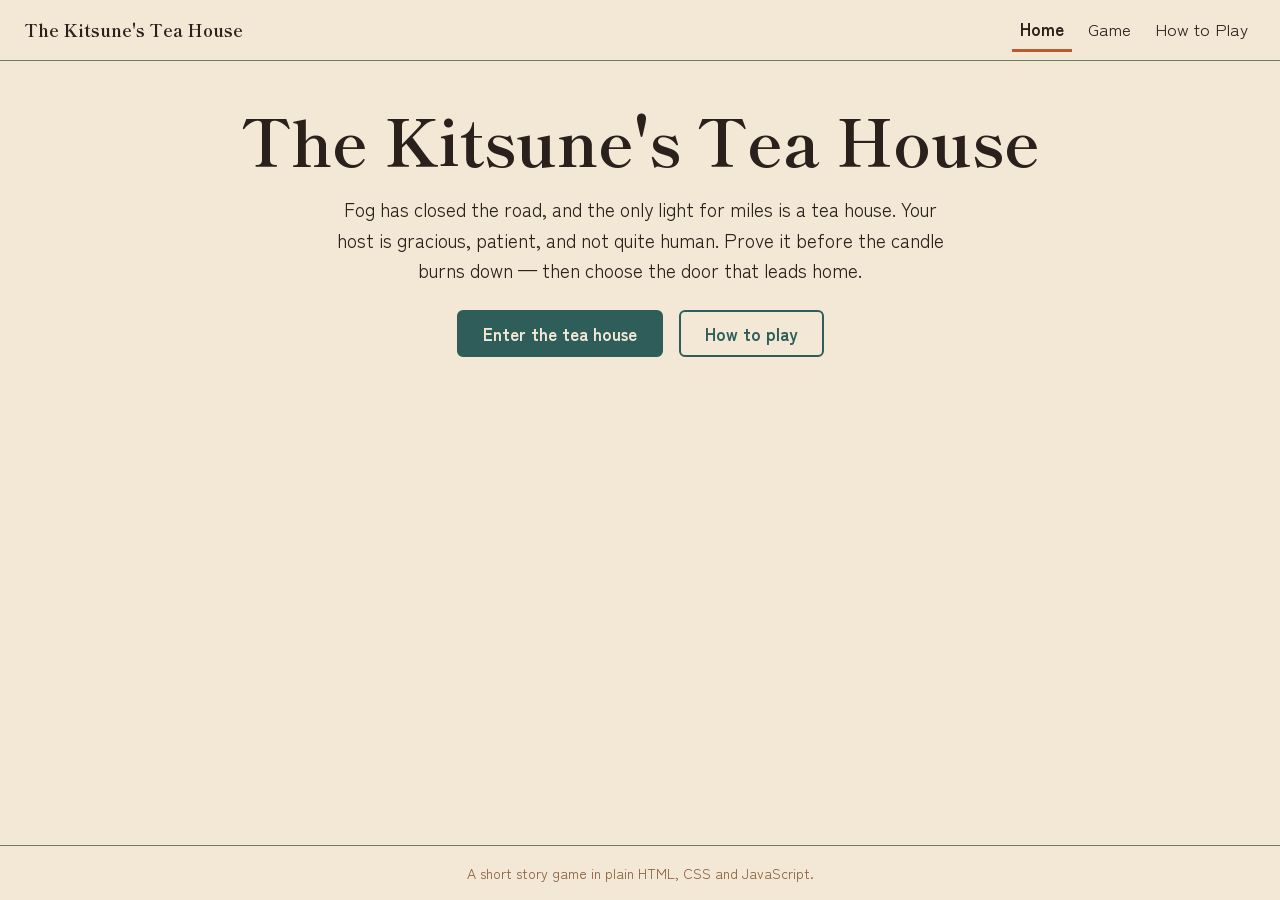
==== index.html @ ace7fbb0 "Scaffold the three pages and write the design doc Set up the plain HTML/CSS/JS structure: Home, Game" ====
<!DOCTYPE html>
<html lang="en">
<head>
  <meta charset="UTF-8">
  <meta name="viewport" content="width=device-width, initial-scale=1">
  <title>The Kitsune's Tea House</title>
  <meta name="description" content="A short mystery game: prove your host isn't human before the candle burns down.">
  <link rel="preconnect" href="https://fonts.googleapis.com">
  <link rel="preconnect" href="https://fonts.gstatic.com" crossorigin>
  <link rel="stylesheet" href="https://fonts.googleapis.com/css2?family=Shippori+Mincho:wght@500;700&family=Zen+Kaku+Gothic+New:wght@400;700&display=swap">
  <link rel="stylesheet" href="css/style.css">
</head>
<body>
  <a class="skip-link" href="#main">Skip to content</a>

  <header class="site-header">
    <p class="site-title">The Kitsune's Tea House</p>
    <nav aria-label="Main">
      <ul class="nav">
        <li><a href="index.html" aria-current="page">Home</a></li>
        <li><a href="game.html">Game</a></li>
        <li><a href="how-to.html">How to Play</a></li>
      </ul>
    </nav>
  </header>

  <main id="main" class="page page--home">
    <h1 class="title">The Kitsune's Tea House</h1>
    <p class="pitch">
      Fog has closed the road, and the only light for miles is a tea house.
      Your host is gracious, patient, and not quite human. Prove it before the
      candle burns down — then choose the door that leads home.
    </p>
    <div class="actions">
      <a class="btn" href="game.html">Enter the tea house</a>
      <a class="btn btn--quiet" href="how-to.html">How to play</a>
    </div>
  </main>

  <footer class="site-footer">
    <p>A short story game in plain HTML, CSS and JavaScript.</p>
  </footer>
</body>
</html>
---- css/style.css ----
/* ==========================================================
   The Kitsune's Tea House — styles shared by all three pages
   ========================================================== */

/* ---------- 1. Design tokens ---------- */
/* Draft palette pulled from the reference sheets — see DESIGN.md */
:root {
  --washi: #f2e8d5;     /* paper wall: page background */
  --sumi: #2a211c;      /* ink: body text */
  --tea: #8b5e3c;       /* wood and tea: muted text */
  --sage: #6b7f5e;      /* leaves: borders, quiet UI (never text) */
  --lacquer: #2f5d5a;   /* lacquer tray: buttons, links */
  --persimmon: #c0582f; /* lamplight: focus ring, candle (never text) */

  --font-display: "Shippori Mincho", "Yu Mincho", Georgia, serif;
  --font-body: "Zen Kaku Gothic New", "Segoe UI", system-ui, sans-serif;

  --space-1: 0.5rem;
  --space-2: 1rem;
  --space-3: 1.5rem;
  --space-4: 2.5rem;

  --radius: 6px;
  --tap: 44px;          /* smallest comfortable touch target */
  --measure: 38rem;     /* longest comfortable line of text */
}

/* ---------- 2. Base ---------- */
*,
*::before,
*::after {
  box-sizing: border-box;
}

body {
  margin: 0;
  min-height: 100vh;
  display: flex;
  flex-direction: column;
  background: var(--washi);
  color: var(--sumi);
  font-family: var(--font-body);
  font-size: 1.0625rem;
  line-height: 1.6;
}

h1,
h2,
h3 {
  margin: 0 0 var(--space-2);
  font-family: var(--font-display);
  font-weight: 700;
  line-height: 1.2;
}

p {
  margin: 0 0 var(--space-2);
}

a {
  color: var(--lacquer);
}

img {
  display: block;
  max-width: 100%;
}

/* Visible focus for keyboard players — never remove this */
:focus-visible {
  outline: 3px solid var(--persimmon);
  outline-offset: 3px;
}

.skip-link {
  position: absolute;
  top: -3rem;
  left: var(--space-2);
  z-index: 10;
  padding: var(--space-1) var(--space-2);
  background: var(--sumi);
  color: var(--washi);
}

.skip-link:focus {
  top: var(--space-1);
}

/* ---------- 3. Header and nav (same on every page) ---------- */
.site-header {
  display: flex;
  flex-wrap: wrap;
  align-items: center;
  justify-content: space-between;
  gap: var(--space-1) var(--space-3);
  padding: var(--space-1) var(--space-3);
  border-bottom: 1px solid var(--sage);
}

.site-title {
  margin: 0;
  font-family: var(--font-display);
  font-weight: 700;
}

.nav {
  display: flex;
  flex-wrap: wrap;
  gap: var(--space-1);
  margin: 0;
  padding: 0;
  list-style: none;
}

.nav a {
  display: inline-flex;
  align-items: center;
  min-height: var(--tap);
  padding: 0 var(--space-1);
  border-bottom: 3px solid transparent;
  color: var(--sumi);
  text-decoration: none;
}

.nav a:hover {
  border-bottom-color: var(--sage);
}

/* Current page: bold + underline, not colour alone */
.nav a[aria-current="page"] {
  font-weight: 700;
  border-bottom-color: var(--persimmon);
}

/* ---------- 4. Page layout ---------- */
main {
  flex: 1;
  width: 100%;
  max-width: 60rem;
  margin: 0 auto;
  padding: var(--space-4) var(--space-3);
}

.site-footer {
  padding: var(--space-2) var(--space-3);
  border-top: 1px solid var(--sage);
  color: var(--tea);
  font-size: 0.875rem;
  text-align: center;
}

.site-footer p {
  margin: 0;
}

.actions {
  display: flex;
  flex-wrap: wrap;
  gap: var(--space-2);
  margin-top: var(--space-3);
}

/* ---------- 5. Buttons ---------- */
.btn {
  display: inline-flex;
  align-items: center;
  justify-content: center;
  min-height: var(--tap);
  padding: var(--space-1) var(--space-3);
  border: 2px solid var(--lacquer);
  border-radius: var(--radius);
  background: var(--lacquer);
  color: var(--washi);
  font: inherit;
  font-weight: 700;
  text-decoration: none;
  cursor: pointer;
}

.btn:hover {
  border-color: var(--sumi);
  background: var(--sumi);
}

.btn--quiet {
  background: transparent;
  color: var(--lacquer);
}

.btn--quiet:hover {
  border-color: var(--lacquer);
  background: var(--lacquer);
  color: var(--washi);
}

/* ---------- 6. Home ---------- */
.page--home {
  text-align: center;
}

.title {
  font-size: clamp(2.25rem, 7vw, 4rem);
}

.pitch {
  max-width: var(--measure);
  margin-inline: auto;
  font-size: 1.2rem;
}

.page--home .actions {
  justify-content: center;
}

/* ---------- 7. How to Play ---------- */
.page--prose {
  max-width: calc(var(--measure) + 2 * var(--space-3));
}

.page--prose h2 {
  margin-top: var(--space-4);
  font-size: 1.35rem;
}

kbd {
  padding: 0 0.3em;
  border: 1px solid var(--tea);
  border-radius: 4px;
  font-family: inherit;
  font-size: 0.9em;
}

/* ---------- 8. Game screen ---------- */
/* Phone: one column. Wider screens: clues move to a side column. */
.game {
  display: grid;
  gap: var(--space-3);
}

@media (min-width: 48rem) {
  .game {
    grid-template-columns: 1fr 15rem;
    align-items: start;
  }
}

/* Host illustration on the left, candle + suspicion beside it */
.stage__top {
  display: flex;
  flex-wrap: wrap;
  align-items: flex-end;
  gap: var(--space-3);
  margin-bottom: var(--space-3);
}

.host {
  flex: 1 1 16rem;
  display: grid;
  place-items: center;
  aspect-ratio: 4 / 3;
  margin: 0;
  border: 2px dashed var(--sage);
  border-radius: var(--radius);
  color: var(--tea);
}

.status {
  flex: 0 1 14rem;
}

.status__label {
  margin-bottom: var(--space-1);
  font-weight: 700;
}

.candle {
  display: flex;
  align-items: flex-end;
  gap: 0.4rem;
  height: 1.75rem;
  margin-bottom: var(--space-2);
}

.mark {
  width: 0.9rem;
  height: 1.75rem;
  border: 2px solid var(--tea);
  border-radius: 3px 3px 2px 2px;
}

/* Lit marks are full and filled; burnt ones are hollow stubs.
   The shape changes, so it reads without colour. */
.mark--lit {
  border-color: var(--persimmon);
  background: var(--persimmon);
}

.mark--burnt {
  height: 0.75rem;
}

.suspicion {
  font-family: var(--font-display);
  font-size: 1.1rem;
}

.scene-title {
  font-size: 1.5rem;
}

.scene-text {
  max-width: var(--measure);
}

.choices {
  display: grid;
  gap: var(--space-1);
  margin-top: var(--space-3);
}

@media (min-width: 36rem) {
  .choices {
    grid-template-columns: repeat(2, 1fr);
  }
}

.choices .btn {
  justify-content: flex-start;
  text-align: left;
}

.clues {
  padding: var(--space-2);
  border: 1px solid var(--sage);
  border-radius: var(--radius);
}

.clues h2 {
  font-size: 1.15rem;
}

.clues ul {
  margin: 0;
  padding: 0;
  list-style: none;
}

.clues li + li {
  margin-top: var(--space-1);
}

.clues__empty {
  color: var(--tea);
}
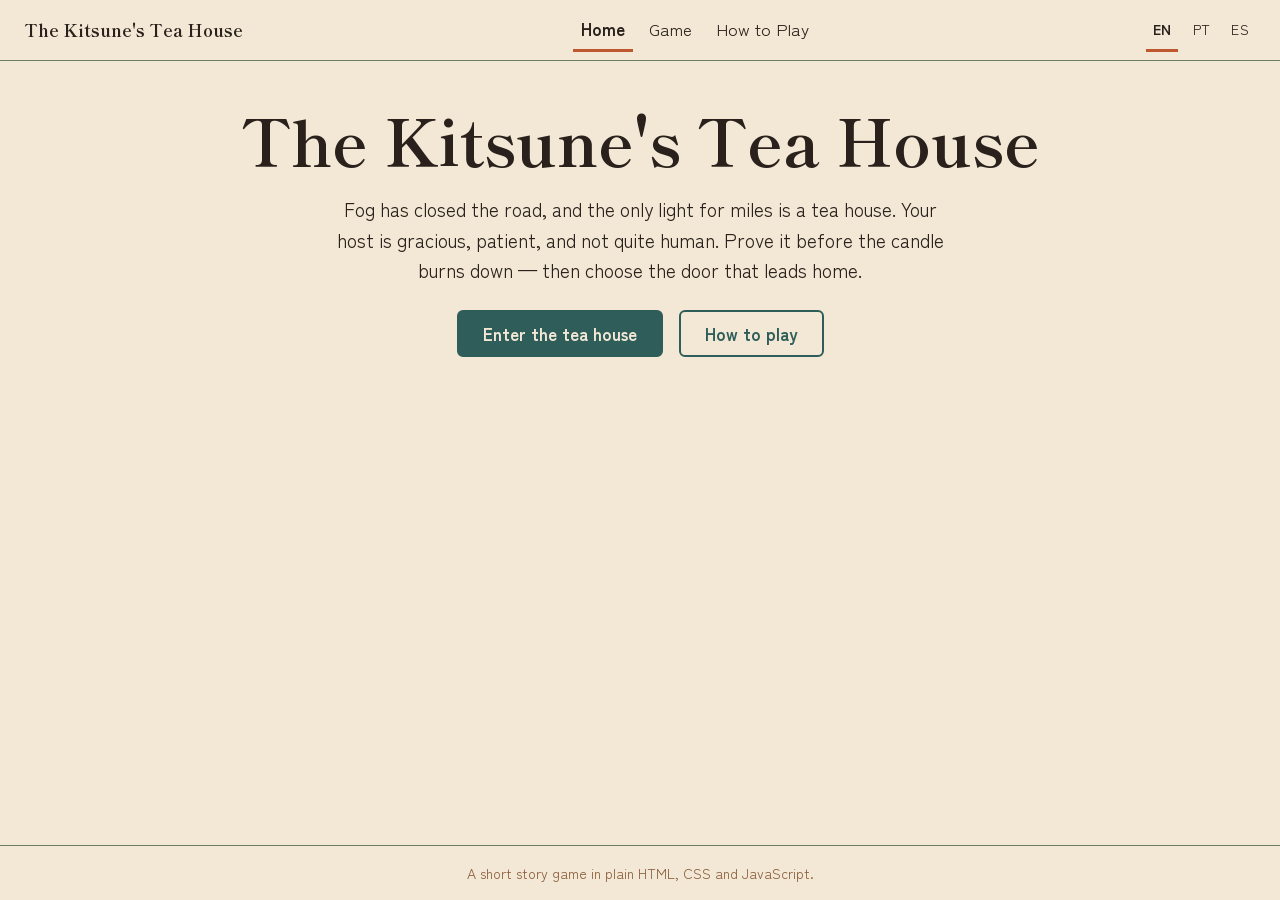
==== commit 89b3813b: "Add Portuguese and Spanish, with English as the standard version The text moves out of game.js into " ====
--- a/index.html
+++ b/index.html
@@ -4,41 +4,53 @@
   <meta charset="UTF-8">
   <meta name="viewport" content="width=device-width, initial-scale=1">
   <title>The Kitsune's Tea House</title>
+  <link rel="icon" href="img/favicon.svg" type="image/svg+xml">
   <meta name="description" content="A short mystery game: prove your host isn't human before the candle burns down.">
   <link rel="preconnect" href="https://fonts.googleapis.com">
   <link rel="preconnect" href="https://fonts.gstatic.com" crossorigin>
   <link rel="stylesheet" href="https://fonts.googleapis.com/css2?family=Shippori+Mincho:wght@500;700&family=Zen+Kaku+Gothic+New:wght@400;700&display=swap">
   <link rel="stylesheet" href="css/style.css">
+  <script src="js/text.js" defer></script>
+  <script src="js/i18n.js" defer></script>
 </head>
-<body>
-  <a class="skip-link" href="#main">Skip to content</a>
+<body data-page="home">
+  <a class="skip-link" href="#main" data-t="pages.skip">Skip to content</a>
 
   <header class="site-header">
-    <p class="site-title">The Kitsune's Tea House</p>
-    <nav aria-label="Main">
+    <p class="site-title" data-t="pages.siteTitle">The Kitsune's Tea House</p>
+
+    <nav data-t-label="pages.navMain" aria-label="Main">
       <ul class="nav">
-        <li><a href="index.html" aria-current="page">Home</a></li>
-        <li><a href="game.html">Game</a></li>
-        <li><a href="how-to.html">How to Play</a></li>
+        <li><a href="index.html" aria-current="page" data-t="pages.navHome">Home</a></li>
+        <li><a href="game.html" data-t="pages.navGame">Game</a></li>
+        <li><a href="how-to.html" data-t="pages.navHowTo">How to Play</a></li>
+      </ul>
+    </nav>
+
+    <nav data-t-label="pages.navLanguage" aria-label="Language">
+      <ul class="nav nav--lang">
+        <li><a href="?lang=en" data-lang="en" lang="en" hreflang="en" aria-label="English">EN</a></li>
+        <li><a href="?lang=pt" data-lang="pt" lang="pt" hreflang="pt" aria-label="Português">PT</a></li>
+        <li><a href="?lang=es" data-lang="es" lang="es" hreflang="es" aria-label="Español">ES</a></li>
       </ul>
     </nav>
   </header>
 
   <main id="main" class="page page--home">
-    <h1 class="title">The Kitsune's Tea House</h1>
-    <p class="pitch">
+    <h1 class="title" data-t="pages.homeHeading">The Kitsune's Tea House</h1>
+    <p class="pitch" data-t="pages.homePitch">
       Fog has closed the road, and the only light for miles is a tea house.
       Your host is gracious, patient, and not quite human. Prove it before the
       candle burns down — then choose the door that leads home.
     </p>
     <div class="actions">
-      <a class="btn" href="game.html">Enter the tea house</a>
-      <a class="btn btn--quiet" href="how-to.html">How to play</a>
+      <a class="btn" href="game.html" data-t="pages.homeEnter">Enter the tea house</a>
+      <a class="btn btn--quiet" href="how-to.html" data-t="pages.homeHowTo">How to play</a>
     </div>
   </main>
 
   <footer class="site-footer">
-    <p>A short story game in plain HTML, CSS and JavaScript.</p>
+    <p data-t="pages.footer">A short story game in plain HTML, CSS and JavaScript.</p>
   </footer>
 </body>
 </html>
--- a/css/style.css
+++ b/css/style.css
@@ -128,6 +128,19 @@
 
 /* Current page: bold + underline, not colour alone */
 .nav a[aria-current="page"] {
+  font-weight: 700;
+  border-bottom-color: var(--persimmon);
+}
+
+/* Language switcher: the same nav, in short codes */
+.nav--lang a {
+  padding: 0 0.4rem;
+  font-size: 0.9rem;
+  letter-spacing: 0.04em;
+}
+
+/* Current language: bold + underline, like the current page */
+.nav--lang a[aria-current="true"] {
   font-weight: 700;
   border-bottom-color: var(--persimmon);
 }
@@ -324,9 +337,16 @@
   }
 }
 
+/* Choice buttons stack their label and, below it, what the choice costs */
 .choices .btn {
-  justify-content: flex-start;
+  flex-direction: column;
+  align-items: flex-start;
   text-align: left;
+}
+
+.choice__note {
+  font-size: 0.85rem;
+  font-weight: 400;
 }
 
 .clues {
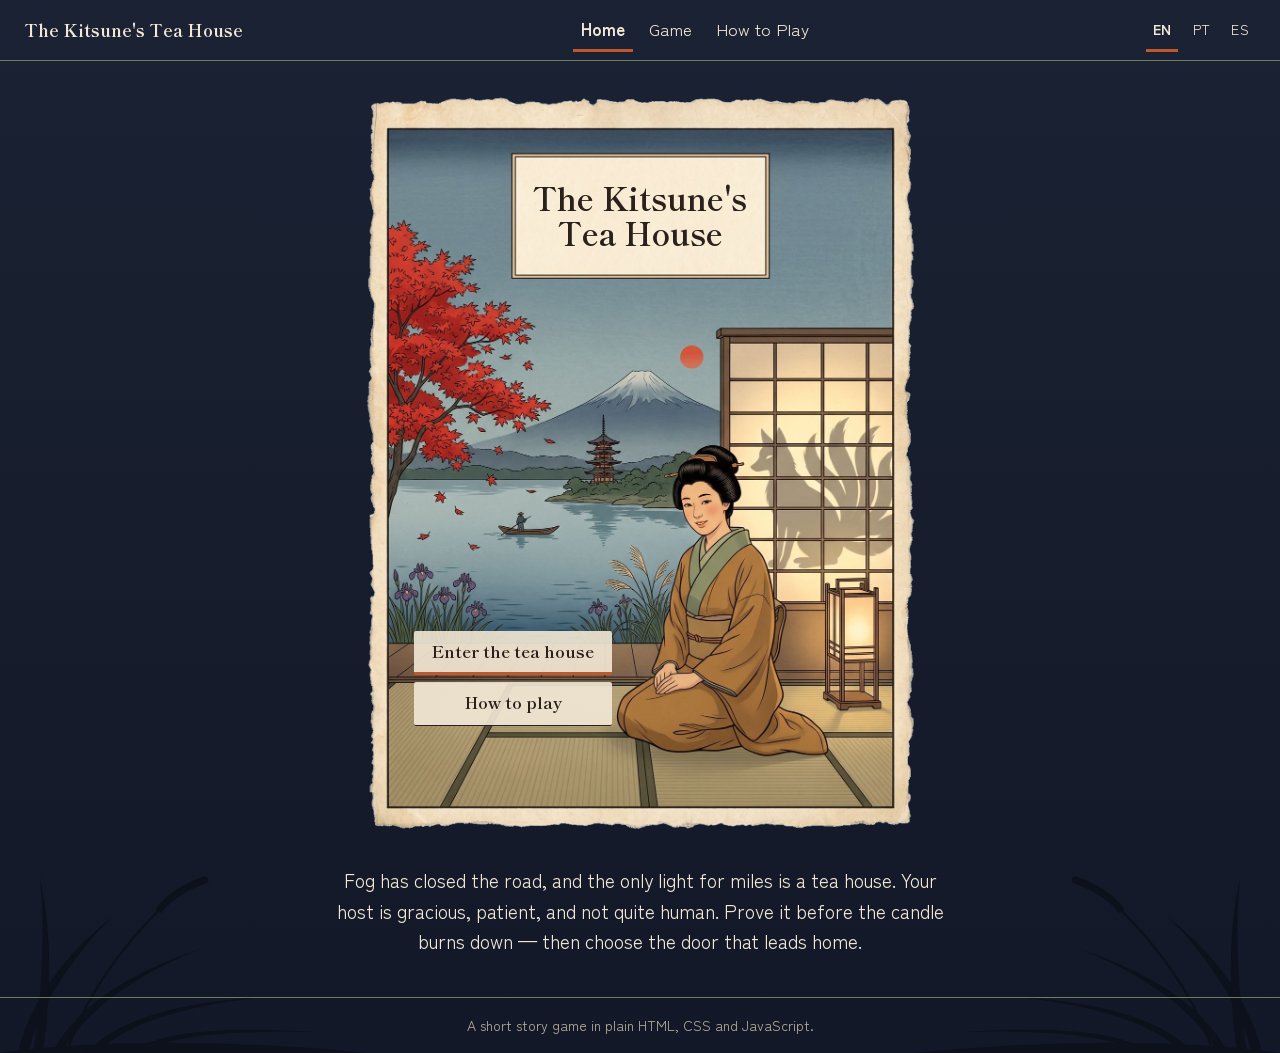
==== commit e0fa09c2: "Give the site a night and the home page a cover The house is paper and the world outside is night. A" ====
--- a/index.html
+++ b/index.html
@@ -37,16 +37,24 @@
   </header>
 
   <main id="main" class="page page--home">
-    <h1 class="title" data-t="pages.homeHeading">The Kitsune's Tea House</h1>
+    <!-- The cover. The picture is decorative (alt=""): the real title and the
+         real buttons are HTML laid on top of it, so they translate, take
+         keyboard focus and read aloud. -->
+    <div class="cover">
+      <div class="cover__print">
+        <img class="cover__art" src="img/home-cover.jpg" alt="" width="1200" height="1607">
+        <h1 class="cover__title" data-t="pages.homeHeading">The Kitsune's Tea House</h1>
+      </div>
+      <div class="actions cover__actions">
+        <a class="btn" href="game.html" data-t="pages.homeEnter">Enter the tea house</a>
+        <a class="btn btn--quiet" href="how-to.html" data-t="pages.homeHowTo">How to play</a>
+      </div>
+    </div>
     <p class="pitch" data-t="pages.homePitch">
       Fog has closed the road, and the only light for miles is a tea house.
       Your host is gracious, patient, and not quite human. Prove it before the
       candle burns down — then choose the door that leads home.
     </p>
-    <div class="actions">
-      <a class="btn" href="game.html" data-t="pages.homeEnter">Enter the tea house</a>
-      <a class="btn btn--quiet" href="how-to.html" data-t="pages.homeHowTo">How to play</a>
-    </div>
   </main>
 
   <footer class="site-footer">
--- a/css/style.css
+++ b/css/style.css
@@ -3,14 +3,21 @@
    ========================================================== */
 
 /* ---------- 1. Design tokens ---------- */
-/* Draft palette pulled from the reference sheets — see DESIGN.md */
+/* The house is paper and the world outside is night — see DESIGN.md */
 :root {
-  --washi: #f2e8d5;     /* paper wall: page background */
-  --sumi: #2a211c;      /* ink: body text */
-  --tea: #8b5e3c;       /* wood and tea: muted text */
-  --sage: #6b7f5e;      /* leaves: borders, quiet UI (never text) */
-  --lacquer: #2f5d5a;   /* lacquer tray: buttons, links */
-  --persimmon: #c0582f; /* lamplight: focus ring, candle (never text) */
+  color-scheme: dark;    /* scrollbars match the night around the page */
+
+  --washi: #f2e8d5;      /* paper: every surface you read on */
+  --sumi: #2a211c;       /* ink: text on paper */
+  --tea: #8b5e3c;        /* wood and tea: muted text on paper */
+  --sage: #6b7f5e;       /* leaves: borders, quiet UI (never text) */
+  --lacquer: #2f5d5a;    /* lacquer tray: buttons, links — on paper only */
+  --persimmon: #c0582f;  /* lamplight: focus ring, candle (never text) */
+
+  --night: #1b2233;      /* the sky over the tea house: page background */
+  --night-deep: #121827; /* where the night meets the ground */
+  --moon: #efe2c2;       /* moonlight: art only (never text) */
+  --mist: #b8ad98;       /* muted text on the night */
 
   --font-display: "Shippori Mincho", "Yu Mincho", Georgia, serif;
   --font-body: "Zen Kaku Gothic New", "Segoe UI", system-ui, sans-serif;
@@ -37,11 +44,27 @@
   min-height: 100vh;
   display: flex;
   flex-direction: column;
-  background: var(--washi);
-  color: var(--sumi);
+  /* Susuki grass along the bottom edge, over a night that darkens toward the
+     ground. The grass is darker than the sky, so text over it gains contrast. */
+  background:
+    url("../img/susuki.svg") center bottom / max(100%, 48rem) auto no-repeat,
+    linear-gradient(var(--night), var(--night-deep)) var(--night);
+  color: var(--washi);
   font-family: var(--font-body);
   font-size: 1.0625rem;
   line-height: 1.6;
+}
+
+/* Wide screens leave empty night either side of the page, and the moon hangs
+   there, where nothing you read or press ever sits on its glow. The home page
+   skips it: its picture has a moon of its own. */
+@media (min-width: 90rem) {
+  body:not([data-page="home"]) {
+    background:
+      url("../img/susuki.svg") center bottom / max(100%, 48rem) auto no-repeat,
+      radial-gradient(circle at 8rem 13rem, var(--moon) 0 2.75rem, rgba(239, 226, 194, 0.12) 2.9rem, transparent 8rem),
+      linear-gradient(var(--night), var(--night-deep)) var(--night);
+  }
 }
 
 h1,
@@ -78,6 +101,7 @@
   left: var(--space-2);
   z-index: 10;
   padding: var(--space-1) var(--space-2);
+  border: 2px solid var(--washi);
   background: var(--sumi);
   color: var(--washi);
 }
@@ -118,7 +142,7 @@
   min-height: var(--tap);
   padding: 0 var(--space-1);
   border-bottom: 3px solid transparent;
-  color: var(--sumi);
+  color: var(--washi);
   text-decoration: none;
 }
 
@@ -155,9 +179,10 @@
 }
 
 .site-footer {
+  margin-top: auto;      /* stays at the bottom when the page is short */
   padding: var(--space-2) var(--space-3);
   border-top: 1px solid var(--sage);
-  color: var(--tea);
+  color: var(--mist);
   font-size: 0.875rem;
   text-align: center;
 }
@@ -208,11 +233,52 @@
 
 /* ---------- 6. Home ---------- */
 .page--home {
+  padding-block: var(--space-3);
   text-align: center;
 }
 
-.title {
-  font-size: clamp(2.25rem, 7vw, 4rem);
+/* The cover: the illustration, with the real title set in its empty cartouche
+   and, when there's room, the real buttons laid on its floor. Every position is
+   a percentage of the picture, so nothing drifts as it scales, and the type is
+   sized in cqw — 1% of the cover's own width. The height cap keeps the whole
+   print on a laptop screen; the 20rem floor keeps it usable on a phone lying on
+   its side. 0.7467 is the picture's width divided by its height. */
+.cover {
+  position: relative;
+  container-type: inline-size;
+  width: min(100%, 40rem, max(20rem, calc((100vh - 9rem) * 0.7467)));
+  margin: 0 auto var(--space-3);
+}
+
+/* The picture and its title share a box exactly the size of the picture, so the
+   title's percentages always measure the picture — even on a phone, where the
+   buttons drop below it and make the cover taller */
+.cover__print {
+  position: relative;
+}
+
+/* The picture came on a white ground. A mask cut along the torn paper edge
+   (img/home-cover-mask.png) removes it, so the deckle sits straight on the night. */
+.cover__art {
+  width: 100%;
+  height: auto;
+  -webkit-mask: url("../img/home-cover-mask.png") center / 100% 100% no-repeat;
+  mask: url("../img/home-cover-mask.png") center / 100% 100% no-repeat;
+}
+
+/* Inside the cartouche's inner rule, measured on the picture's pixels:
+   27.9% to 72% across, 9.5% to 25% down */
+.cover__title {
+  position: absolute;
+  inset: 9.5% 28% 75% 28%;
+  display: grid;
+  place-items: center;
+  margin: 0;
+  padding-inline: 1.5cqw;
+  color: var(--sumi);
+  font-size: 5.5cqw;
+  line-height: 1.15;
+  text-wrap: balance;
 }
 
 .pitch {
@@ -225,9 +291,90 @@
   justify-content: center;
 }
 
+/* Below the cover — on a phone, or wherever the cover is too small to carry
+   them — the buttons sit on the night, so they are made of paper: lacquer on
+   indigo is 2.1:1 and would vanish. A washi lantern for the way in, a washi
+   outline for the rules. */
+.page--home .btn {
+  border-color: var(--washi);
+  background: var(--washi);
+  color: var(--sumi);
+}
+
+.page--home .btn--quiet {
+  background: transparent;
+  color: var(--washi);
+}
+
+.page--home .btn:hover {
+  background: transparent;
+  color: var(--washi);
+}
+
+.page--home .btn--quiet:hover {
+  background: var(--washi);
+  color: var(--sumi);
+}
+
+/* Once the cover is at least 28rem wide, the buttons move onto the picture: the
+   veranda and tatami left of the host, 65% to 92% down and 10% to 45% across,
+   clear of her sleeve. Bare tatami gives ink only about 4.4:1, so each button
+   sits on a slip of washi; the red stroke under the way in is the one from the
+   reference print. The focus ring turns to ink, because persimmon on the tatami
+   falls under 3:1. */
+@container (min-width: 28rem) {
+  .cover__actions {
+    position: absolute;
+    top: 65%;
+    bottom: 8%;
+    left: 10%;
+    width: 35%;
+    flex-direction: column;
+    flex-wrap: nowrap;
+    justify-content: center;
+    gap: 0.4rem;
+    margin: 0;
+  }
+
+  .cover__actions .btn {
+    padding: 0.35rem 0.6rem;
+    border: 0;
+    border-bottom: 1px solid var(--sumi);
+    border-radius: 2px;
+    background: rgba(242, 232, 213, 0.9);
+    color: var(--sumi);
+    font-family: var(--font-display);
+    font-size: clamp(0.85rem, 2.9cqw, 1.25rem);
+    line-height: 1.3;
+    text-wrap: balance;
+  }
+
+  .cover__actions .btn:hover {
+    background: var(--washi);
+    color: var(--sumi);
+    text-decoration: underline;
+  }
+
+  .cover__actions .btn:first-child {
+    border-bottom: 3px solid var(--persimmon);
+  }
+
+  .cover__actions .btn:focus-visible {
+    outline-color: var(--sumi);
+  }
+}
+
 /* ---------- 7. How to Play ---------- */
+/* The rules are read on a sheet of paper laid on the night */
 .page--prose {
-  max-width: calc(var(--measure) + 2 * var(--space-3));
+  flex: none;
+  width: min(calc(100% - 2 * var(--space-2)), calc(var(--measure) + 2 * var(--space-3)));
+  margin-block: var(--space-3);
+  border-radius: var(--radius);
+  background: var(--washi);
+  color: var(--sumi);
+  color-scheme: light;
+  box-shadow: 0 1rem 2.5rem rgba(0, 0, 0, 0.45);
 }
 
 .page--prose h2 {
@@ -257,17 +404,37 @@
   }
 }
 
-/* Host illustration on the left, candle + suspicion beside it */
-.stage__top {
-  display: flex;
-  flex-wrap: wrap;
-  align-items: flex-end;
-  gap: var(--space-3);
+/* The house is paper: the stage and the notebook are sheets of washi on the
+   night, so every word in the game keeps the contrast it was checked at */
+.stage,
+.clues {
+  border-radius: var(--radius);
+  background: var(--washi);
+  color: var(--sumi);
+  color-scheme: light;
+}
+
+/* The paper margin is paid for by the page's own padding, never by the art:
+   16px of night plus 8px of paper is the 24px the page always had, so the
+   portrait keeps exactly the width it had before the stage became paper. */
+.game {
+  padding-inline: var(--space-2);
+}
+
+.stage {
+  padding: var(--space-1);
+}
+
+/* The scene box holds the portrait, with the candle over it and the dialogue under it */
+.stage__scene {
+  position: relative;
   margin-bottom: var(--space-3);
-}
-
+  border-radius: var(--radius);
+  overflow: hidden;
+}
+
+/* Empty: a dashed box holding the caption. Filled: the portrait itself. */
 .host {
-  flex: 1 1 16rem;
   display: grid;
   place-items: center;
   aspect-ratio: 4 / 3;
@@ -275,15 +442,84 @@
   border: 2px dashed var(--sage);
   border-radius: var(--radius);
   color: var(--tea);
-}
-
-.status {
-  flex: 0 1 14rem;
+  overflow: hidden;
+}
+
+.host--filled {
+  border: 1px solid var(--sage);
+}
+
+.host img {
+  width: 100%;
+  height: 100%;
+  object-fit: cover;
+}
+
+/* The candle and her suspicion sit over the art, on their own paper patch so
+   the text keeps its contrast whatever the picture is doing underneath.
+   It stays on the art at every size, corner-pinned and narrow: there it costs
+   no vertical space, and vertical space is the thing a phone has least of. */
+/* Pinned to the left: the host sits on the right of all three portraits, and on
+   a real phone a right-hand box lands on her face. The bamboo can take it. */
+.hud {
+  position: absolute;
+  top: var(--space-1);
+  left: var(--space-1);
+  max-width: 9.5rem;
+  padding: 0.35rem 0.55rem;
+  border: 1px solid var(--sage);
+  border-radius: var(--radius);
+  background: rgba(242, 232, 213, 0.93);
 }
 
 .status__label {
   margin-bottom: var(--space-1);
   font-weight: 700;
+}
+
+/* Small enough to sit over the art without covering her */
+.hud .status__label {
+  margin: 0;
+  font-size: 0.75rem;
+}
+
+.hud .candle {
+  height: 1.1rem;
+  gap: 0.25rem;
+  margin: 0.3rem 0;
+}
+
+.hud .mark {
+  width: 0.55rem;
+  height: 1.1rem;
+}
+
+.hud .mark--burnt {
+  height: 0.5rem;
+}
+
+.hud .suspicion {
+  margin: 0;
+  font-size: 0.85rem;
+}
+
+/* The dialogue always sits under the picture and never over it, at every size.
+   The illustration is the reason the scene exists; covering it to save the
+   reader a scroll was the wrong trade. One rule, no media query needed. */
+.dialogue {
+  padding: var(--space-2);
+  border-top: 1px solid var(--sage);
+  background: rgba(242, 232, 213, 0.94);
+}
+
+@media (min-width: 36rem) {
+  /* The portraits' own 4:3, so `cover` has nothing to crop and the whole
+     illustration shows. This was 3:2 while the dialogue floated on top — a crop
+     paid to keep the box clear of her face. With the text below the art that
+     crop buys nothing, so it goes back. */
+  .host {
+    aspect-ratio: 4 / 3;
+  }
 }
 
 .candle {
@@ -349,14 +585,94 @@
   font-weight: 400;
 }
 
+/* ---------- 8b. Phones and short screens ----------
+   The picture stays big, the whole scene is readable without scrolling inside
+   a box, and the page scrolls to reach the choices. */
+
+@media (max-width: 35.999rem) {
+  /* Here the height is what has to be defended, not the ratio: a fixed slice of
+     the screen keeps the host visible above the words on any phone. */
+  .host {
+    aspect-ratio: auto;
+    height: 45vh;
+    height: 45dvh;
+  }
+}
+
+/* Landscape phones: almost no height, so the picture gives way and the
+   notebook stops stealing width from the stage. The art keeps under half the
+   screen, or the text starts below the fold and the page runs to three screens. */
+@media (max-height: 30rem) {
+  .game {
+    grid-template-columns: 1fr;
+  }
+
+  .host {
+    aspect-ratio: auto;
+    height: 45vh;
+    height: 45dvh;
+  }
+}
+
+/* The clue panel reads as the detective's notebook */
 .clues {
   padding: var(--space-2);
   border: 1px solid var(--sage);
-  border-radius: var(--radius);
+  border-left: 4px solid var(--sage);
+  border-radius: var(--radius);
+}
+
+.clues__head {
+  display: flex;
+  flex-wrap: wrap;
+  align-items: center;
+  justify-content: space-between;
+  gap: var(--space-1);
 }
 
 .clues h2 {
+  margin-bottom: var(--space-1);
   font-size: 1.15rem;
+}
+
+.btn--small {
+  min-height: var(--tap);
+  padding: 0 var(--space-2);
+  font-size: 0.9rem;
+}
+
+/* The history panel: everything that has been shown, in order */
+.log {
+  width: min(42rem, calc(100% - 2rem));
+  max-height: 80vh;
+  padding: var(--space-3);
+  border: 1px solid var(--sage);
+  border-radius: var(--radius);
+  background: var(--washi);
+  color: var(--sumi);
+  color-scheme: light;
+}
+
+.log::backdrop {
+  background: rgba(42, 33, 28, 0.55);
+}
+
+.log__entries {
+  max-height: 60vh;
+  margin-bottom: var(--space-2);
+  overflow-y: auto;
+}
+
+.log__entry + .log__entry {
+  margin-top: var(--space-2);
+  padding-top: var(--space-2);
+  border-top: 1px solid var(--sage);
+}
+
+.log__entry h3 {
+  margin-bottom: var(--space-1);
+  font-size: 1rem;
+  color: var(--tea);
 }
 
 .clues ul {
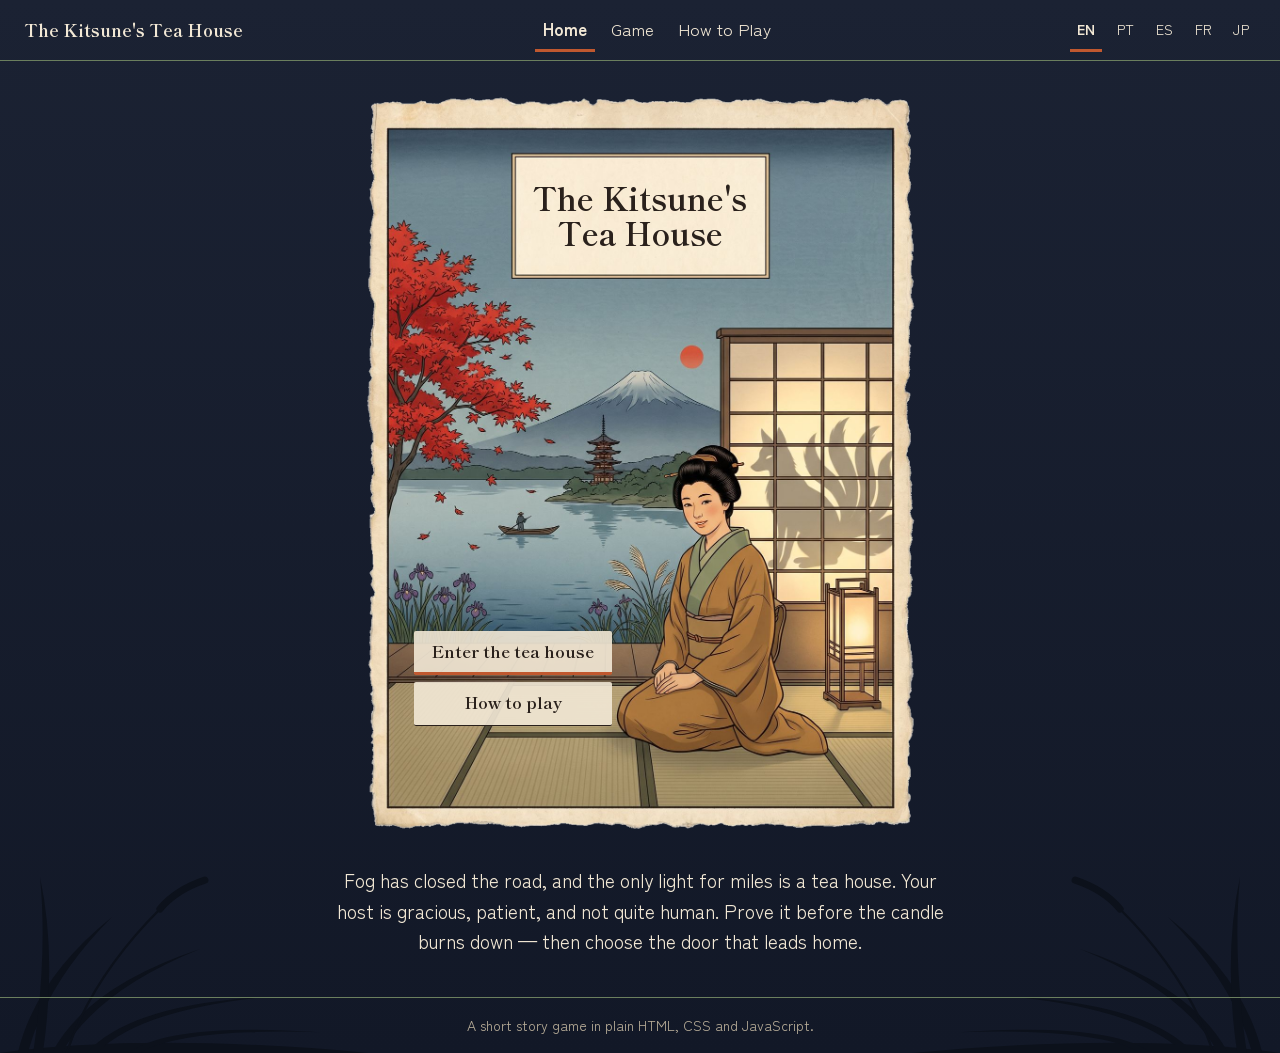
==== commit 434c36cc: "Add French and Japanese The game now runs in five languages. French and Japanese are full translatio" ====
--- a/index.html
+++ b/index.html
@@ -32,6 +32,8 @@
         <li><a href="?lang=en" data-lang="en" lang="en" hreflang="en" aria-label="English">EN</a></li>
         <li><a href="?lang=pt" data-lang="pt" lang="pt" hreflang="pt" aria-label="Português">PT</a></li>
         <li><a href="?lang=es" data-lang="es" lang="es" hreflang="es" aria-label="Español">ES</a></li>
+        <li><a href="?lang=fr" data-lang="fr" lang="fr" hreflang="fr" aria-label="Français">FR</a></li>
+        <li><a href="?lang=ja" data-lang="ja" lang="ja" hreflang="ja" aria-label="日本語">JP</a></li>
       </ul>
     </nav>
   </header>
--- a/css/style.css
+++ b/css/style.css
@@ -18,6 +18,9 @@
   --night-deep: #121827; /* where the night meets the ground */
   --moon: #efe2c2;       /* moonlight: art only (never text) */
   --mist: #b8ad98;       /* muted text on the night */
+
+  /* Washi, 90% opaque: paper laid over a picture (the HUD, the cover's buttons) */
+  --washi-veil: color-mix(in srgb, var(--washi) 90%, transparent);
 
   --font-display: "Shippori Mincho", "Yu Mincho", Georgia, serif;
   --font-body: "Zen Kaku Gothic New", "Segoe UI", system-ui, sans-serif;
@@ -62,7 +65,7 @@
   body:not([data-page="home"]) {
     background:
       url("../img/susuki.svg") center bottom / max(100%, 48rem) auto no-repeat,
-      radial-gradient(circle at 8rem 13rem, var(--moon) 0 2.75rem, rgba(239, 226, 194, 0.12) 2.9rem, transparent 8rem),
+      radial-gradient(circle at 8rem 13rem, var(--moon) 0 2.75rem, color-mix(in srgb, var(--moon) 12%, transparent) 2.9rem, transparent 8rem),
       linear-gradient(var(--night), var(--night-deep)) var(--night);
   }
 }
@@ -87,6 +90,14 @@
 img {
   display: block;
   max-width: 100%;
+}
+
+/* Japanese reads with more air between lines, and never starts a line with
+   closing punctuation. Set on body only, so headings keep their own spacing;
+   the fonts above already carry every Japanese glyph. */
+html:lang(ja) body {
+  line-height: 1.85;
+  line-break: strict;
 }
 
 /* Visible focus for keyboard players — never remove this */
@@ -341,7 +352,7 @@
     border: 0;
     border-bottom: 1px solid var(--sumi);
     border-radius: 2px;
-    background: rgba(242, 232, 213, 0.9);
+    background: var(--washi-veil);
     color: var(--sumi);
     font-family: var(--font-display);
     font-size: clamp(0.85rem, 2.9cqw, 1.25rem);
@@ -469,7 +480,7 @@
   padding: 0.35rem 0.55rem;
   border: 1px solid var(--sage);
   border-radius: var(--radius);
-  background: rgba(242, 232, 213, 0.93);
+  background: var(--washi-veil);
 }
 
 .status__label {
@@ -481,21 +492,6 @@
 .hud .status__label {
   margin: 0;
   font-size: 0.75rem;
-}
-
-.hud .candle {
-  height: 1.1rem;
-  gap: 0.25rem;
-  margin: 0.3rem 0;
-}
-
-.hud .mark {
-  width: 0.55rem;
-  height: 1.1rem;
-}
-
-.hud .mark--burnt {
-  height: 0.5rem;
 }
 
 .hud .suspicion {
@@ -509,7 +505,6 @@
 .dialogue {
   padding: var(--space-2);
   border-top: 1px solid var(--sage);
-  background: rgba(242, 232, 213, 0.94);
 }
 
 @media (min-width: 36rem) {
@@ -522,30 +517,70 @@
   }
 }
 
+/* The candle's six marks, drawn as six small candles. A lit one stands at full
+   height with a flame; a burnt one is a low stub with a curl of smoke. The
+   shape changes, not only the colour, and the label above gives the number in
+   words. Pure CSS on the two classes game.js already sets, so no images. */
 .candle {
   display: flex;
   align-items: flex-end;
-  gap: 0.4rem;
-  height: 1.75rem;
-  margin-bottom: var(--space-2);
-}
-
+  gap: 0.35rem;
+  height: 1.9rem;
+  margin: 0.3rem 0;
+  padding-left: 0.1rem;
+}
+
+/* The wax: a little tea in the paper colour, so the candle has a body */
 .mark {
-  width: 0.9rem;
-  height: 1.75rem;
-  border: 2px solid var(--tea);
-  border-radius: 3px 3px 2px 2px;
-}
-
-/* Lit marks are full and filled; burnt ones are hollow stubs.
-   The shape changes, so it reads without colour. */
-.mark--lit {
-  border-color: var(--persimmon);
+  position: relative;
+  flex: none;
+  width: 0.6rem;
+  height: 1.1rem;
+  border: 1px solid var(--tea);
+  border-radius: 2px 2px 1px 1px;
+  background: color-mix(in srgb, var(--tea) 18%, var(--washi));
+}
+
+/* The wick, joining the wax to the flame */
+.mark--lit::after {
+  content: "";
+  position: absolute;
+  bottom: 100%;
+  left: 50%;
+  width: 1px;
+  height: 0.22rem;
+  background: var(--sumi);
+  transform: translateX(-50%);
+}
+
+/* The flame: a square with one sharp corner, turned so the point faces up
+   and sits on the wick */
+.mark--lit::before {
+  content: "";
+  position: absolute;
+  bottom: calc(100% + 0.15rem);
+  left: 50%;
+  width: 0.45rem;
+  height: 0.45rem;
+  border-radius: 50% 0 50% 50%;
   background: var(--persimmon);
-}
-
+  transform: translateX(-50%) rotate(-45deg);
+}
+
+/* Burnt down: a stub, with a curl of smoke where the flame was */
 .mark--burnt {
-  height: 0.75rem;
+  height: 0.45rem;
+}
+
+.mark--burnt::before {
+  content: "";
+  position: absolute;
+  bottom: calc(100% + 0.1rem);
+  left: 0.15rem;
+  width: 0.3rem;
+  height: 0.65rem;
+  border-left: 1.5px solid var(--sage);
+  border-radius: 60% 0 0 60% / 50% 0 0 50%;
 }
 
 .suspicion {
@@ -654,7 +689,7 @@
 }
 
 .log::backdrop {
-  background: rgba(42, 33, 28, 0.55);
+  background: color-mix(in srgb, var(--sumi) 55%, transparent);
 }
 
 .log__entries {
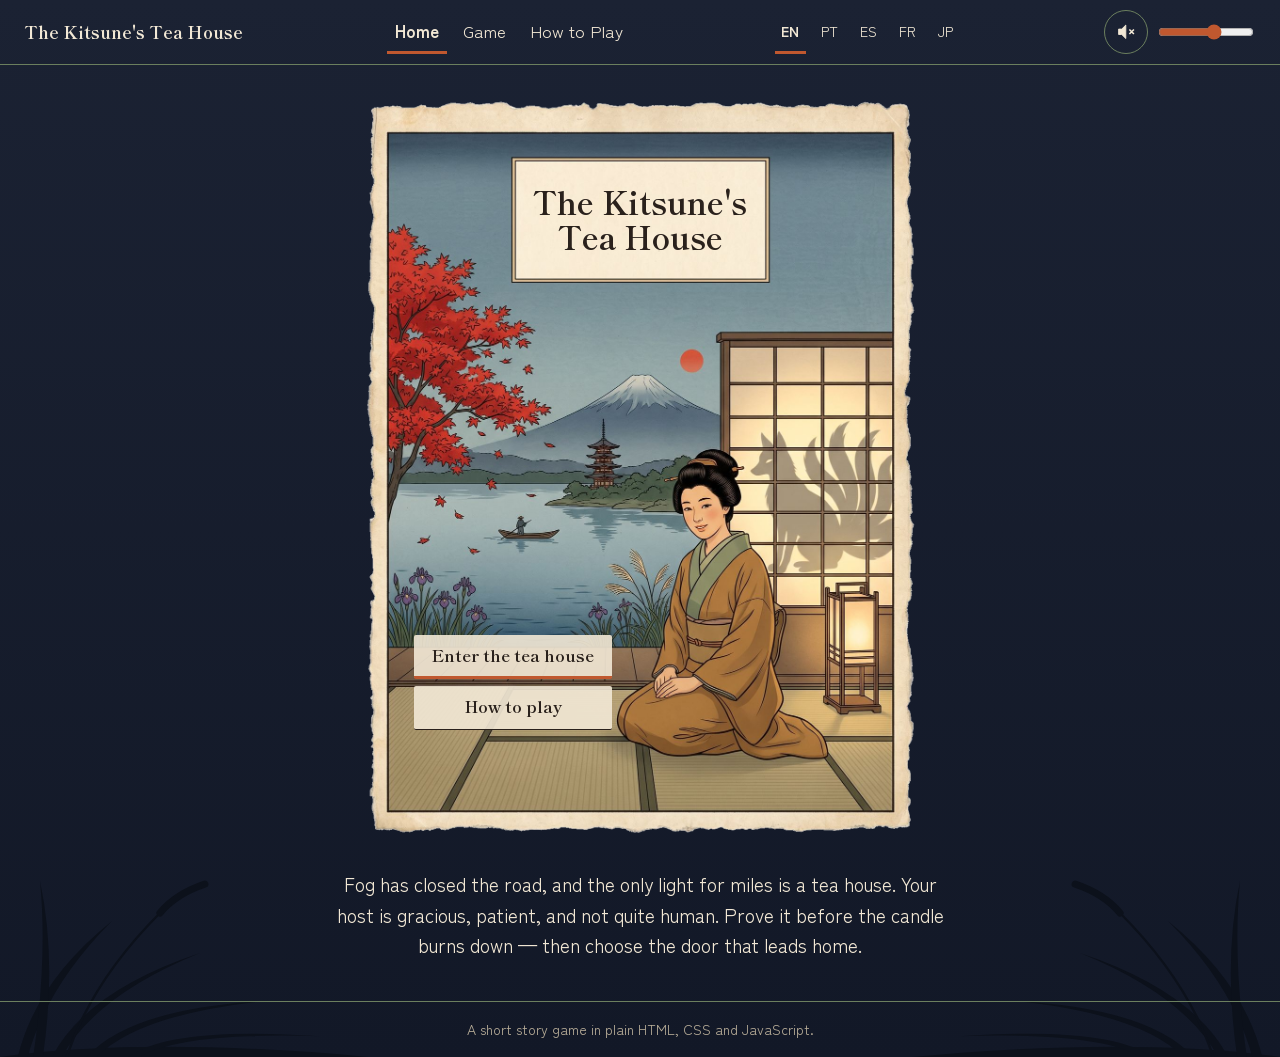
==== commit 348fb291: "Add music, one loop per moment, off until you turn it on Five loops, chosen by the same state that c" ====
--- a/index.html
+++ b/index.html
@@ -12,6 +12,7 @@
   <link rel="stylesheet" href="css/style.css">
   <script src="js/text.js" defer></script>
   <script src="js/i18n.js" defer></script>
+  <script src="js/audio.js" defer></script>
 </head>
 <body data-page="home">
   <a class="skip-link" href="#main" data-t="pages.skip">Skip to content</a>
--- a/css/style.css
+++ b/css/style.css
@@ -178,6 +178,65 @@
 .nav--lang a[aria-current="true"] {
   font-weight: 700;
   border-bottom-color: var(--persimmon);
+}
+
+/* The music control: a round button that changes shape, not colour, plus a
+   volume slider. Both are 44px tall so they can be hit with a thumb. */
+.sound {
+  display: flex;
+  align-items: center;
+  gap: var(--space-1);
+}
+
+.sound__toggle {
+  display: inline-flex;
+  align-items: center;
+  justify-content: center;
+  width: 2.75rem;
+  height: 2.75rem;
+  padding: 0;
+  border: 1px solid var(--sage);
+  border-radius: 50%;
+  background: transparent;
+  color: inherit;
+  cursor: pointer;
+}
+
+.sound__toggle svg {
+  width: 1.35rem;
+  height: 1.35rem;
+  fill: currentColor;
+  stroke: currentColor;
+}
+
+/* Playing: the ring closes in persimmon as well, but the crossed-out speaker
+   is what actually says which state it is in. */
+.sound__toggle--on {
+  border-color: var(--persimmon);
+}
+
+.sound__volume {
+  width: 6rem;
+  height: 2.75rem;
+  accent-color: var(--persimmon);
+  cursor: pointer;
+}
+
+/* On a phone the control takes a line of its own under the language switcher,
+   and the slider grows to fill it — easier to hit with a thumb than the fixed
+   6rem it has on a wide screen. */
+@media (max-width: 30rem) {
+  .sound {
+    flex: 1 1 auto;
+    justify-content: flex-end;
+    min-width: 0;
+  }
+
+  .sound__volume {
+    flex: 1 1 3rem;
+    width: auto;
+    max-width: 8rem;
+  }
 }
 
 /* ---------- 4. Page layout ---------- */
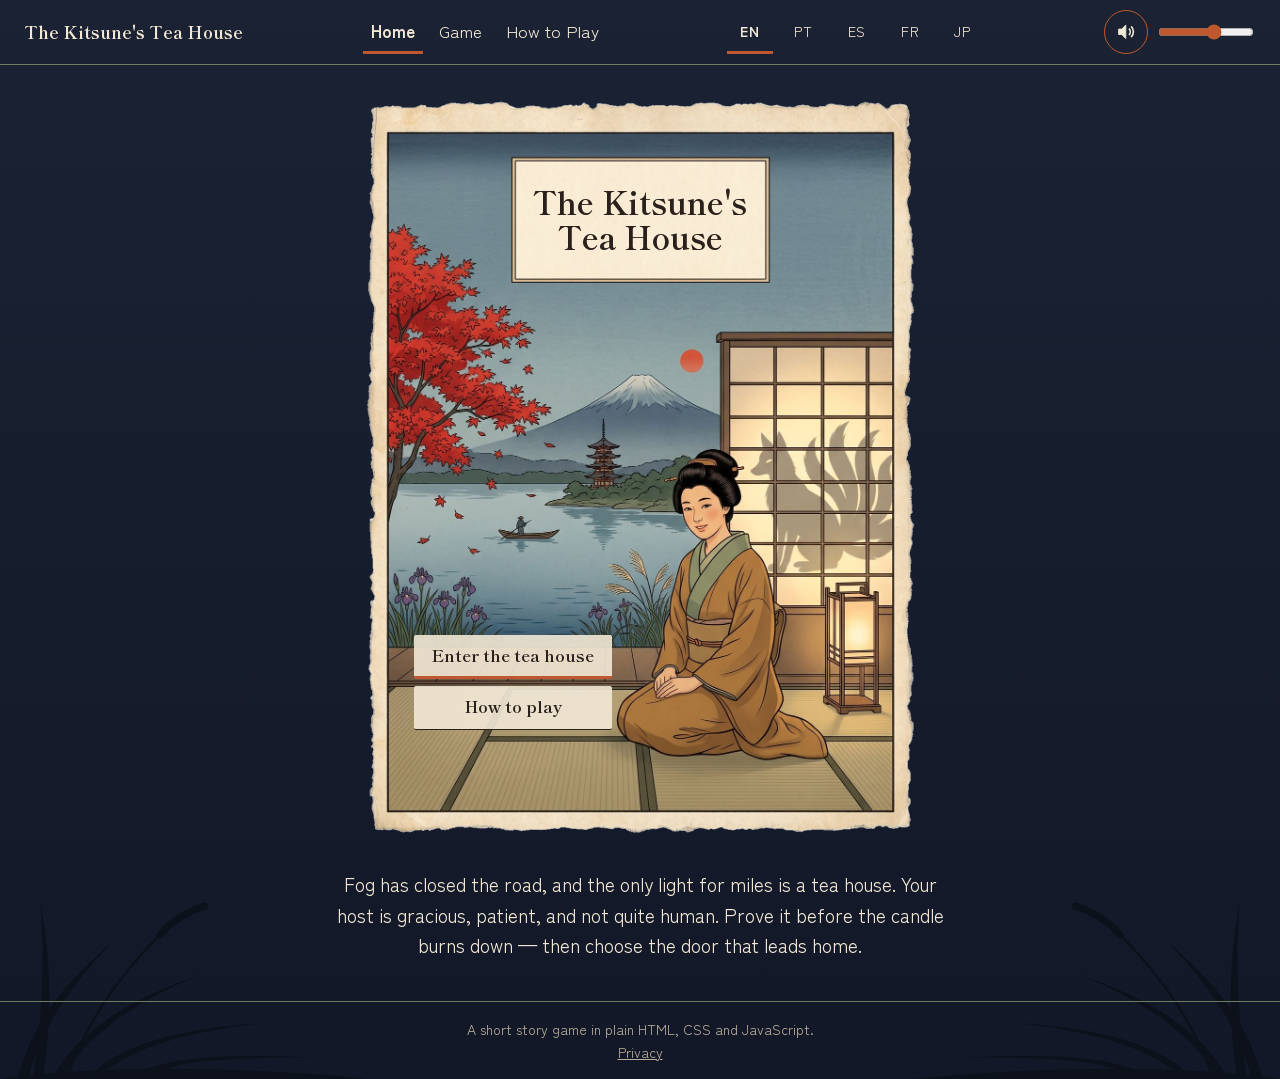
==== commit 3fbae294: "Add the privacy page, and keep the credits honest Every app store asks for a privacy policy URL befo" ====
--- a/index.html
+++ b/index.html
@@ -62,6 +62,7 @@
 
   <footer class="site-footer">
     <p data-t="pages.footer">A short story game in plain HTML, CSS and JavaScript.</p>
+    <p><a href="privacy.html" data-t="pages.navPrivacy">Privacy</a></p>
   </footer>
 </body>
 </html>
--- a/css/style.css
+++ b/css/style.css
@@ -9,7 +9,7 @@
 
   --washi: #f2e8d5;      /* paper: every surface you read on */
   --sumi: #2a211c;       /* ink: text on paper */
-  --tea: #8b5e3c;        /* wood and tea: muted text on paper */
+  --tea: #7a5233;        /* wood and tea: muted text on paper, 5.6:1 */
   --sage: #6b7f5e;       /* leaves: borders, quiet UI (never text) */
   --lacquer: #2f5d5a;    /* lacquer tray: buttons, links — on paper only */
   --persimmon: #c0582f;  /* lamplight: focus ring, candle (never text) */
@@ -168,8 +168,10 @@
 }
 
 /* Language switcher: the same nav, in short codes */
+/* 0.75rem each side makes every code 44px wide, not just 44 tall: five
+   narrow targets side by side is where a wrong tap costs the whole page. */
 .nav--lang a {
-  padding: 0 0.4rem;
+  padding: 0 0.85rem;
   font-size: 0.9rem;
   letter-spacing: 0.04em;
 }
@@ -225,17 +227,32 @@
 /* On a phone the control takes a line of its own under the language switcher,
    and the slider grows to fill it — easier to hit with a thumb than the fixed
    6rem it has on a wide screen. */
+/* On a phone the header had four rows — title, pages, languages, sound — and
+   ate a quarter of the screen before the game began. The sound control moves
+   up beside the title, which costs nothing: that row exists anyway. */
 @media (max-width: 30rem) {
+  .site-header {
+    column-gap: var(--space-2);
+    row-gap: 0.15rem;
+    padding-block: 0.3rem;
+  }
+
+  .site-title {
+    flex: 1 1 auto;
+    font-size: 0.95rem;
+  }
+
   .sound {
-    flex: 1 1 auto;
-    justify-content: flex-end;
-    min-width: 0;
+    order: 1;            /* beside the title, before both navs */
+    flex: 0 0 auto;
+  }
+
+  .site-header nav {
+    order: 2;
   }
 
   .sound__volume {
-    flex: 1 1 3rem;
-    width: auto;
-    max-width: 8rem;
+    width: 4rem;
   }
 }
 
@@ -259,6 +276,14 @@
 
 .site-footer p {
   margin: 0;
+}
+
+/* The footer sits on the night, where lacquer is 2.1:1. The link takes the
+   footer's own mist (7.2:1) and keeps its underline, so it still reads as a
+   link without leaning on colour. */
+.site-footer a {
+  color: inherit;
+  text-decoration: underline;
 }
 
 .actions {
@@ -515,6 +540,14 @@
   overflow: hidden;
 }
 
+/* Before the night starts there is no picture and no candle: [hidden] alone
+   would lose to the display rules above. */
+.host[hidden],
+.clues[hidden],
+.hud[hidden] {
+  display: none;
+}
+
 .host--filled {
   border: 1px solid var(--sage);
 }
@@ -680,16 +713,71 @@
 }
 
 /* ---------- 8b. Phones and short screens ----------
-   The picture stays big, the whole scene is readable without scrolling inside
-   a box, and the page scrolls to reach the choices. */
+   The choice has to be in sight. A 45vh slice of the screen used to be given
+   to the picture, which put the first button 184px below the fold on a
+   375x812 phone: every turn began with a scroll to find out what could be
+   done. The ratio comes back instead, and it costs the picture nothing —
+   `cover` was blowing a 4:3 illustration up to fill 45vh and throwing away a
+   third of its width. Now the whole frame shows, 120px shorter. */
 
 @media (max-width: 35.999rem) {
-  /* Here the height is what has to be defended, not the ratio: a fixed slice of
-     the screen keeps the host visible above the words on any phone. */
   .host {
-    aspect-ratio: auto;
-    height: 45vh;
-    height: 45dvh;
+    aspect-ratio: 4 / 3;
+  }
+
+  /* The HUD keeps the same share of a smaller picture. The tight line height
+     is for the box only: Japanese sets 1.85 on the page for reading, which in
+     a two-line label is 20px of air inside a 245px picture. */
+  .hud {
+    max-width: 8.5rem;
+    padding: 0.3rem 0.45rem;
+    line-height: 1.4;
+  }
+
+  .hud .status__label {
+    font-size: 0.7rem;
+  }
+
+  .hud .suspicion {
+    font-size: 0.78rem;
+  }
+
+  .hud .candle {
+    height: 1.4rem;
+    gap: 0.25rem;
+    margin-block: 0.15rem;
+  }
+
+  /* Every band of empty space above the buttons is space the buttons wanted */
+  main {
+    padding-block: var(--space-2);
+  }
+
+  .game {
+    gap: 0.75rem;
+  }
+
+  .dialogue {
+    padding: 0.75rem;
+  }
+
+  .stage__scene {
+    margin-bottom: var(--space-2);
+  }
+}
+
+/* Laptops are short too: on a 1440x900 screen the first choice began at 869px
+   and was cut in half by the bottom edge. Here the picture gets smaller rather
+   than cropped — the stage column narrows and the 4:3 follows it — because at
+   this width the whole illustration showing is the point. */
+@media (min-width: 48rem) and (max-height: 60rem) {
+  .game {
+    grid-template-columns: minmax(0, 34rem) 15rem;
+    justify-content: center;
+  }
+
+  main {
+    padding-block: var(--space-3);
   }
 }
 
